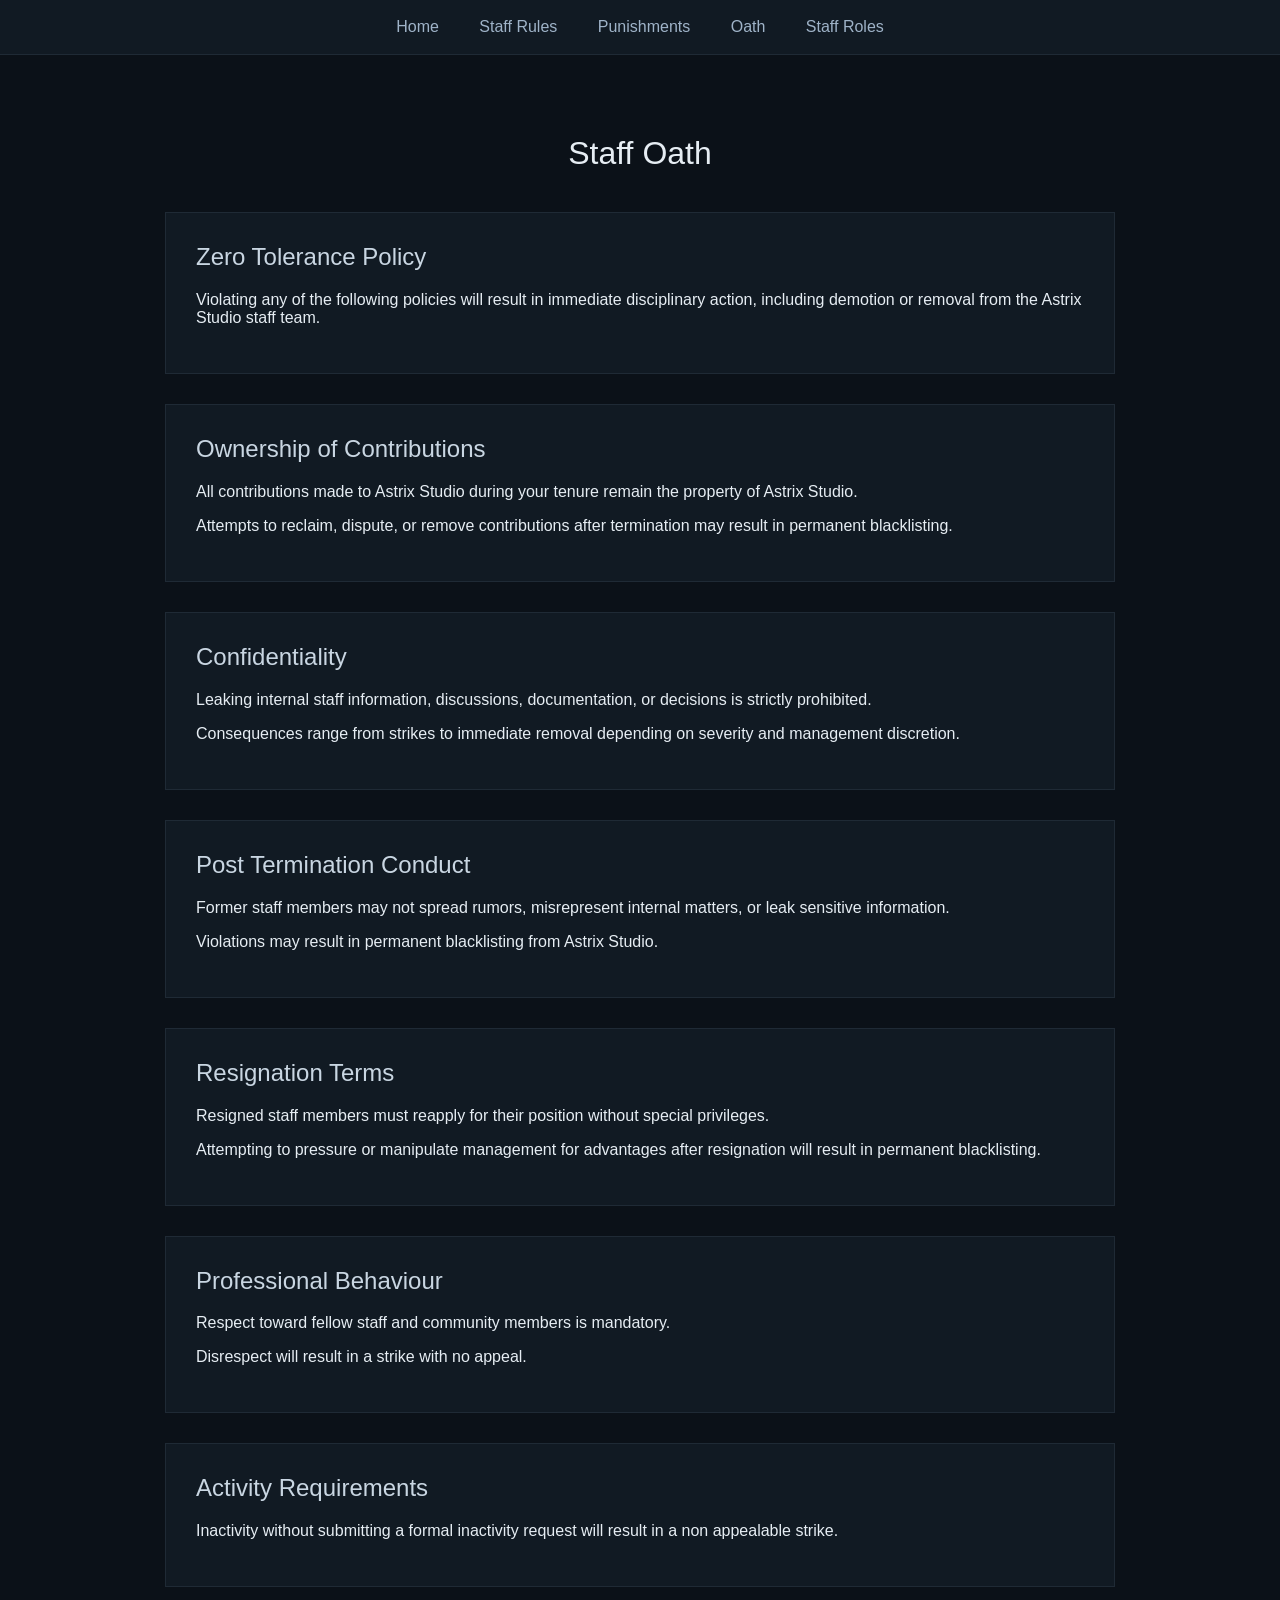
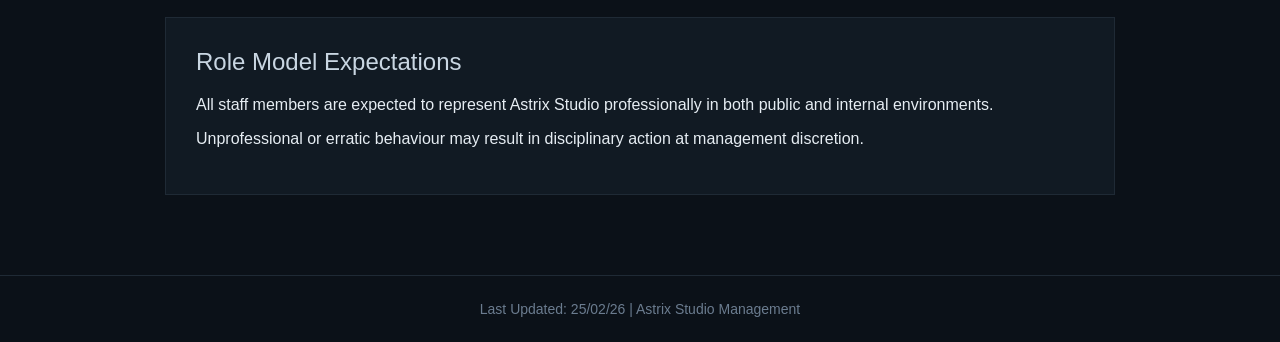
==== oath.html @ 70e3df9b "Create oath.html" ====
<!DOCTYPE html>
<html lang="en">
<head>
<meta charset="UTF-8">
<meta name="viewport" content="width=device-width, initial-scale=1.0">
<title>Astrix Studio | Staff Oath</title>
<link rel="icon" type="image/png" href="astrix_main.png">

<style>
body {
    margin: 0;
    font-family: Arial, sans-serif;
    background: #0b1118;
    color: #e6edf3;
}

nav {
    background: #111a23;
    padding: 18px 0;
    text-align: center;
    border-bottom: 1px solid #1f2a35;
}

nav a {
    margin: 0 18px;
    text-decoration: none;
    color: #9fb3c8;
    font-weight: 500;
}

nav a:hover {
    color: #ffffff;
}

.container {
    max-width: 950px;
    margin: 80px auto;
    padding: 0 25px;
}

h1 {
    text-align: center;
    font-weight: 500;
    margin-bottom: 40px;
}

.section {
    background: #111a23;
    padding: 30px;
    margin-bottom: 30px;
    border: 1px solid #1f2a35;
}

h2 {
    margin-top: 0;
    font-weight: 500;
    color: #c9d6e2;
}

footer {
    margin-top: 80px;
    padding: 25px;
    text-align: center;
    font-size: 14px;
    color: #6b7c8f;
    border-top: 1px solid #1f2a35;
}
</style>
</head>
<body>

<nav>
    <a href="index">Home</a>
    <a href="staff-rules">Staff Rules</a>
    <a href="punishments">Punishments</a>
    <a href="oath">Oath</a>
    <a href="roles">Staff Roles</a>
</nav>

<div class="container">

<h1>Staff Oath</h1>

<div class="section">
<h2>Zero Tolerance Policy</h2>
<p>
Violating any of the following policies will result in immediate disciplinary action, including demotion or removal from the Astrix Studio staff team.
</p>
</div>

<div class="section">
<h2>Ownership of Contributions</h2>
<p>
All contributions made to Astrix Studio during your tenure remain the property of Astrix Studio.
</p>
<p>
Attempts to reclaim, dispute, or remove contributions after termination may result in permanent blacklisting.
</p>
</div>

<div class="section">
<h2>Confidentiality</h2>
<p>
Leaking internal staff information, discussions, documentation, or decisions is strictly prohibited.
</p>
<p>
Consequences range from strikes to immediate removal depending on severity and management discretion.
</p>
</div>

<div class="section">
<h2>Post Termination Conduct</h2>
<p>
Former staff members may not spread rumors, misrepresent internal matters, or leak sensitive information.
</p>
<p>
Violations may result in permanent blacklisting from Astrix Studio.
</p>
</div>

<div class="section">
<h2>Resignation Terms</h2>
<p>
Resigned staff members must reapply for their position without special privileges.
</p>
<p>
Attempting to pressure or manipulate management for advantages after resignation will result in permanent blacklisting.
</p>
</div>

<div class="section">
<h2>Professional Behaviour</h2>
<p>
Respect toward fellow staff and community members is mandatory.
</p>
<p>
Disrespect will result in a strike with no appeal.
</p>
</div>

<div class="section">
<h2>Activity Requirements</h2>
<p>
Inactivity without submitting a formal inactivity request will result in a non appealable strike.
</p>
</div>

<div class="section">
<h2>Role Model Expectations</h2>
<p>
All staff members are expected to represent Astrix Studio professionally in both public and internal environments.
</p>
<p>
Unprofessional or erratic behaviour may result in disciplinary action at management discretion.
</p>
</div>

</div>

<footer>
Last Updated: 25/02/26 | Astrix Studio Management
</footer>

</body>
</html>
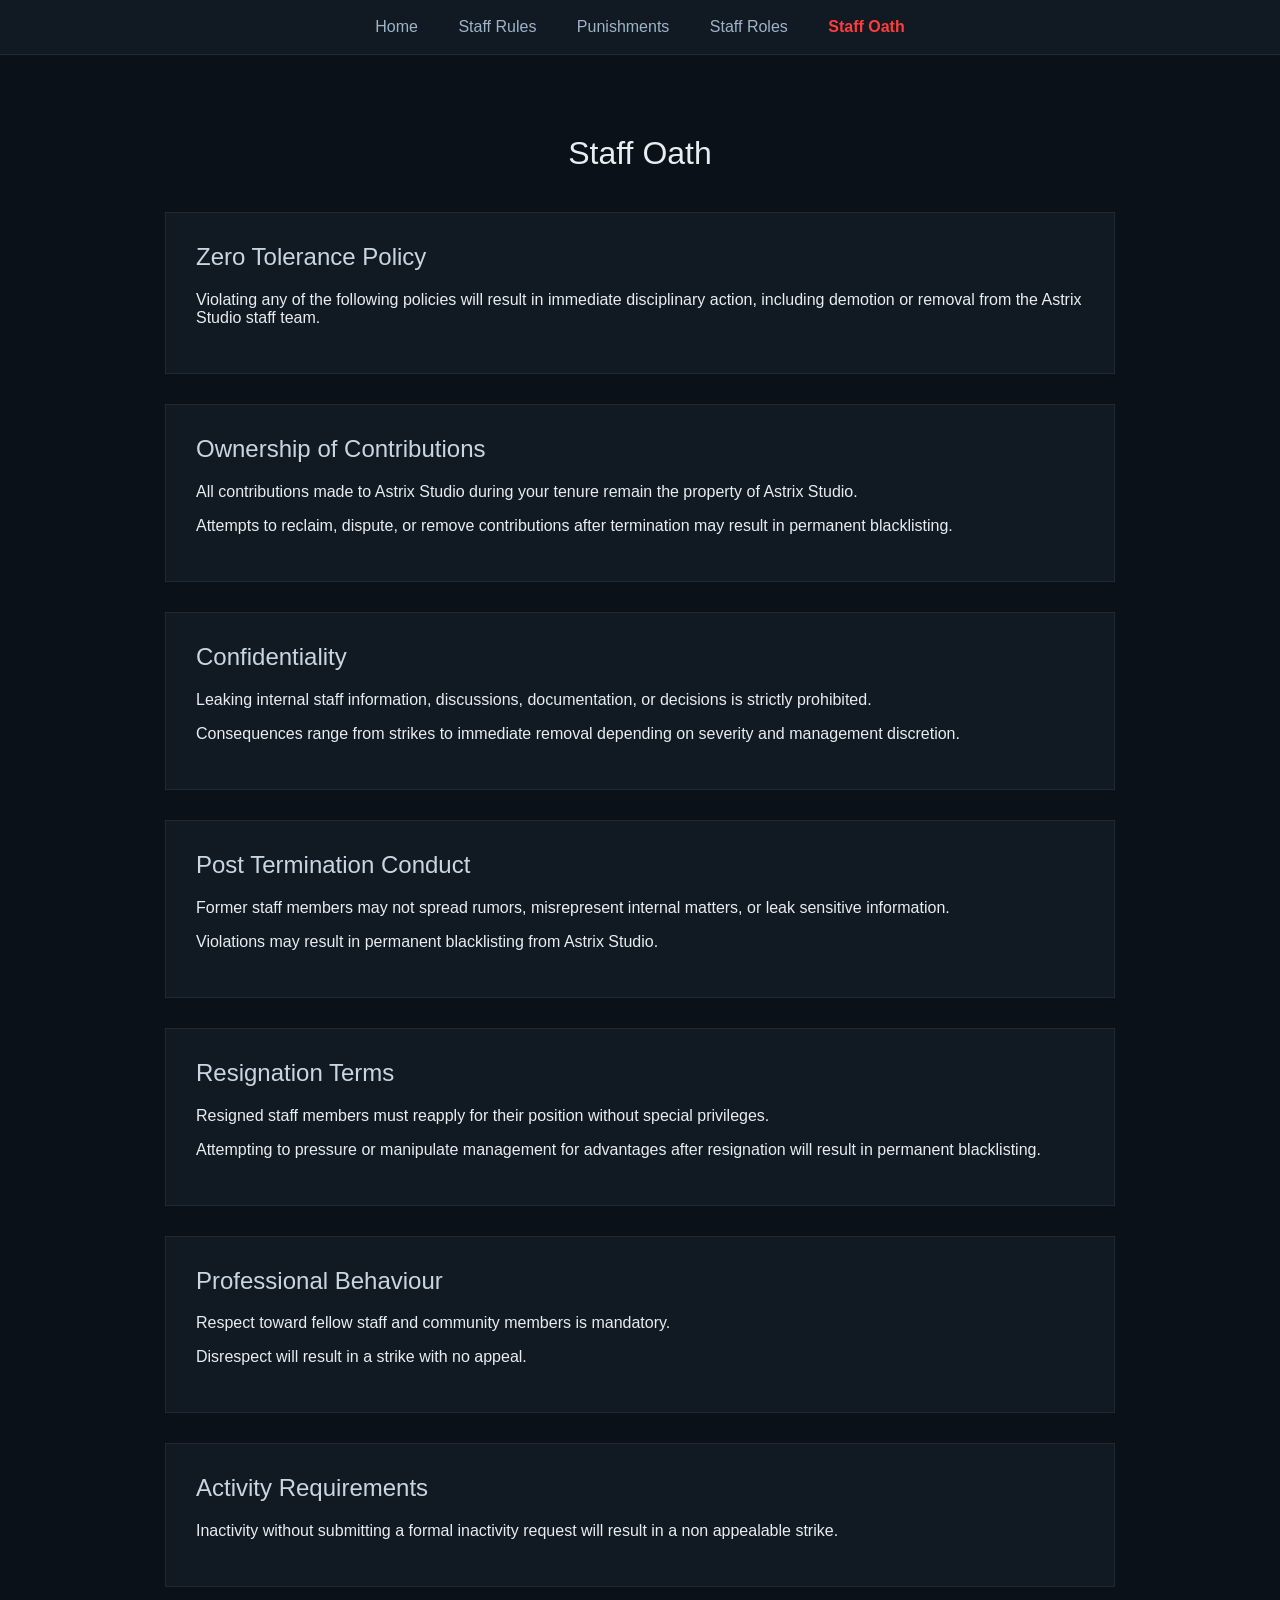
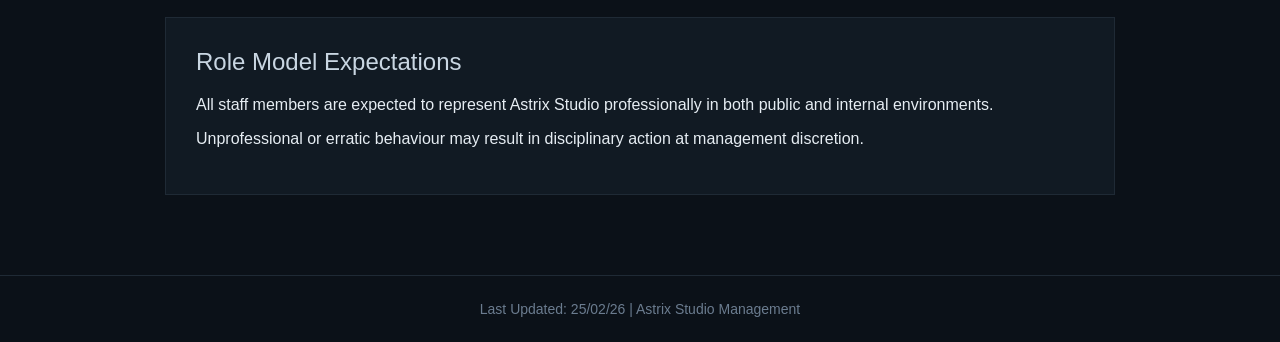
==== commit e74f770a: "Update oath.html" ====
--- a/oath.html
+++ b/oath.html
@@ -26,10 +26,16 @@
     text-decoration: none;
     color: #9fb3c8;
     font-weight: 500;
+    transition: color 0.15s ease;
 }
 
 nav a:hover {
     color: #ffffff;
+}
+
+nav a.active {
+    color: #ff3b3b;
+    font-weight: 600;
 }
 
 .container {
@@ -73,8 +79,8 @@
     <a href="index">Home</a>
     <a href="staff-rules">Staff Rules</a>
     <a href="punishments">Punishments</a>
-    <a href="oath">Oath</a>
     <a href="roles">Staff Roles</a>
+    <a href="oath" class="active">Staff Oath</a>
 </nav>
 
 <div class="container">
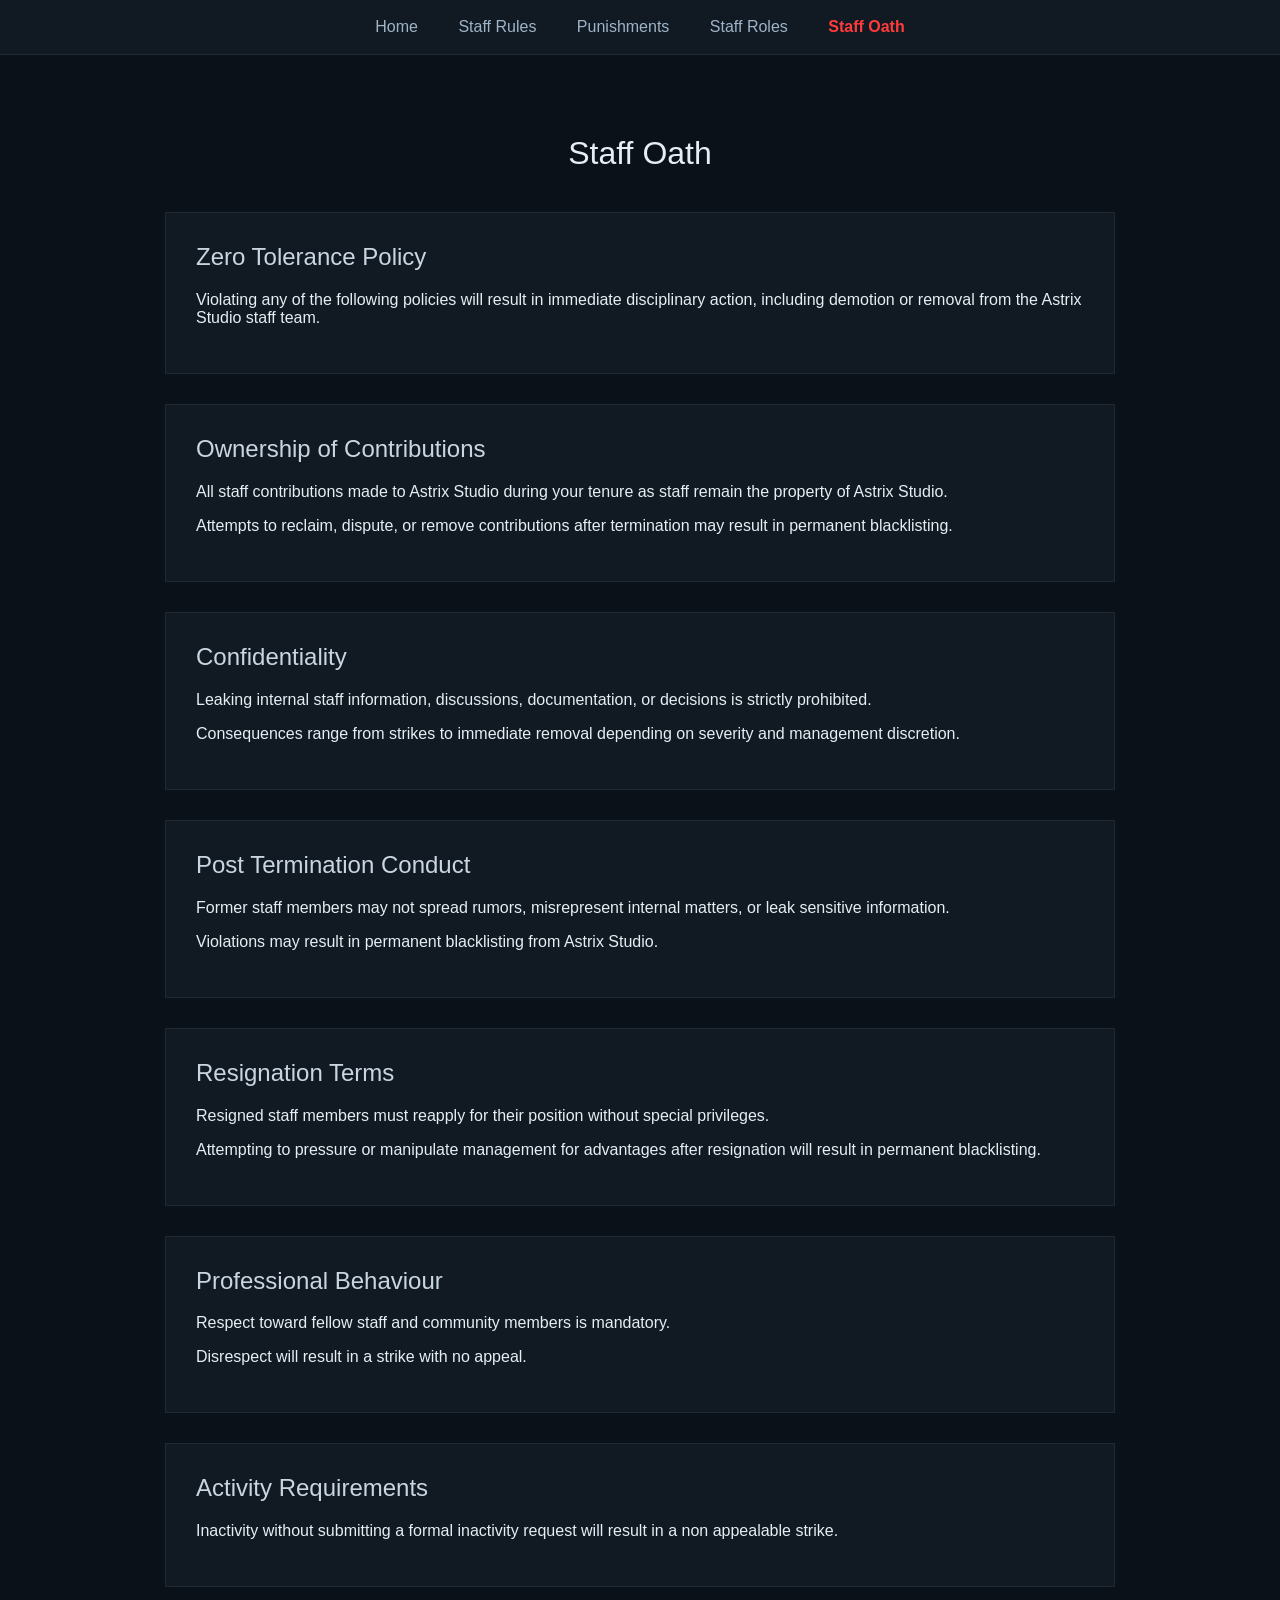
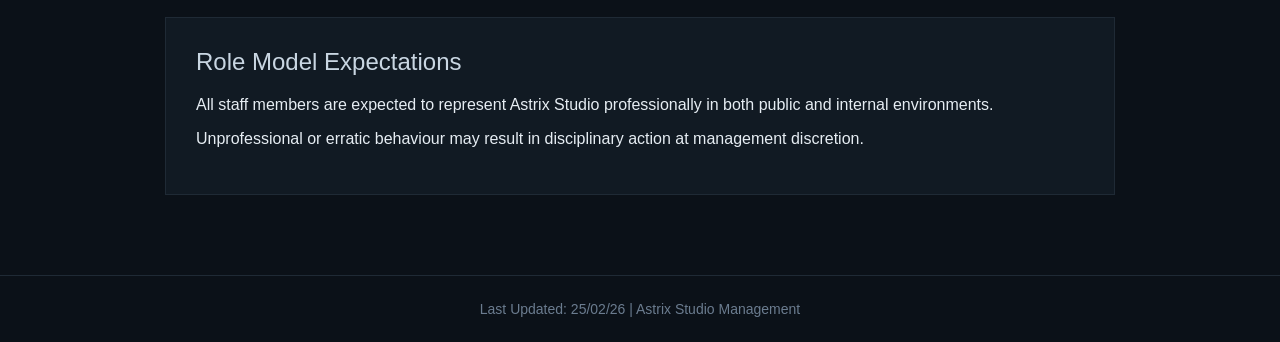
==== commit 62f8b8d8: "Update oath.html" ====
--- a/oath.html
+++ b/oath.html
@@ -4,7 +4,7 @@
 <meta charset="UTF-8">
 <meta name="viewport" content="width=device-width, initial-scale=1.0">
 <title>Astrix Studio | Staff Oath</title>
-<link rel="icon" type="image/png" href="astrix_main.png">
+<link rel="icon" type="image/png" href="astrix_staff.png">
 
 <style>
 body {
@@ -97,7 +97,7 @@
 <div class="section">
 <h2>Ownership of Contributions</h2>
 <p>
-All contributions made to Astrix Studio during your tenure remain the property of Astrix Studio.
+All staff contributions made to Astrix Studio during your tenure as staff remain the property of Astrix Studio.
 </p>
 <p>
 Attempts to reclaim, dispute, or remove contributions after termination may result in permanent blacklisting.
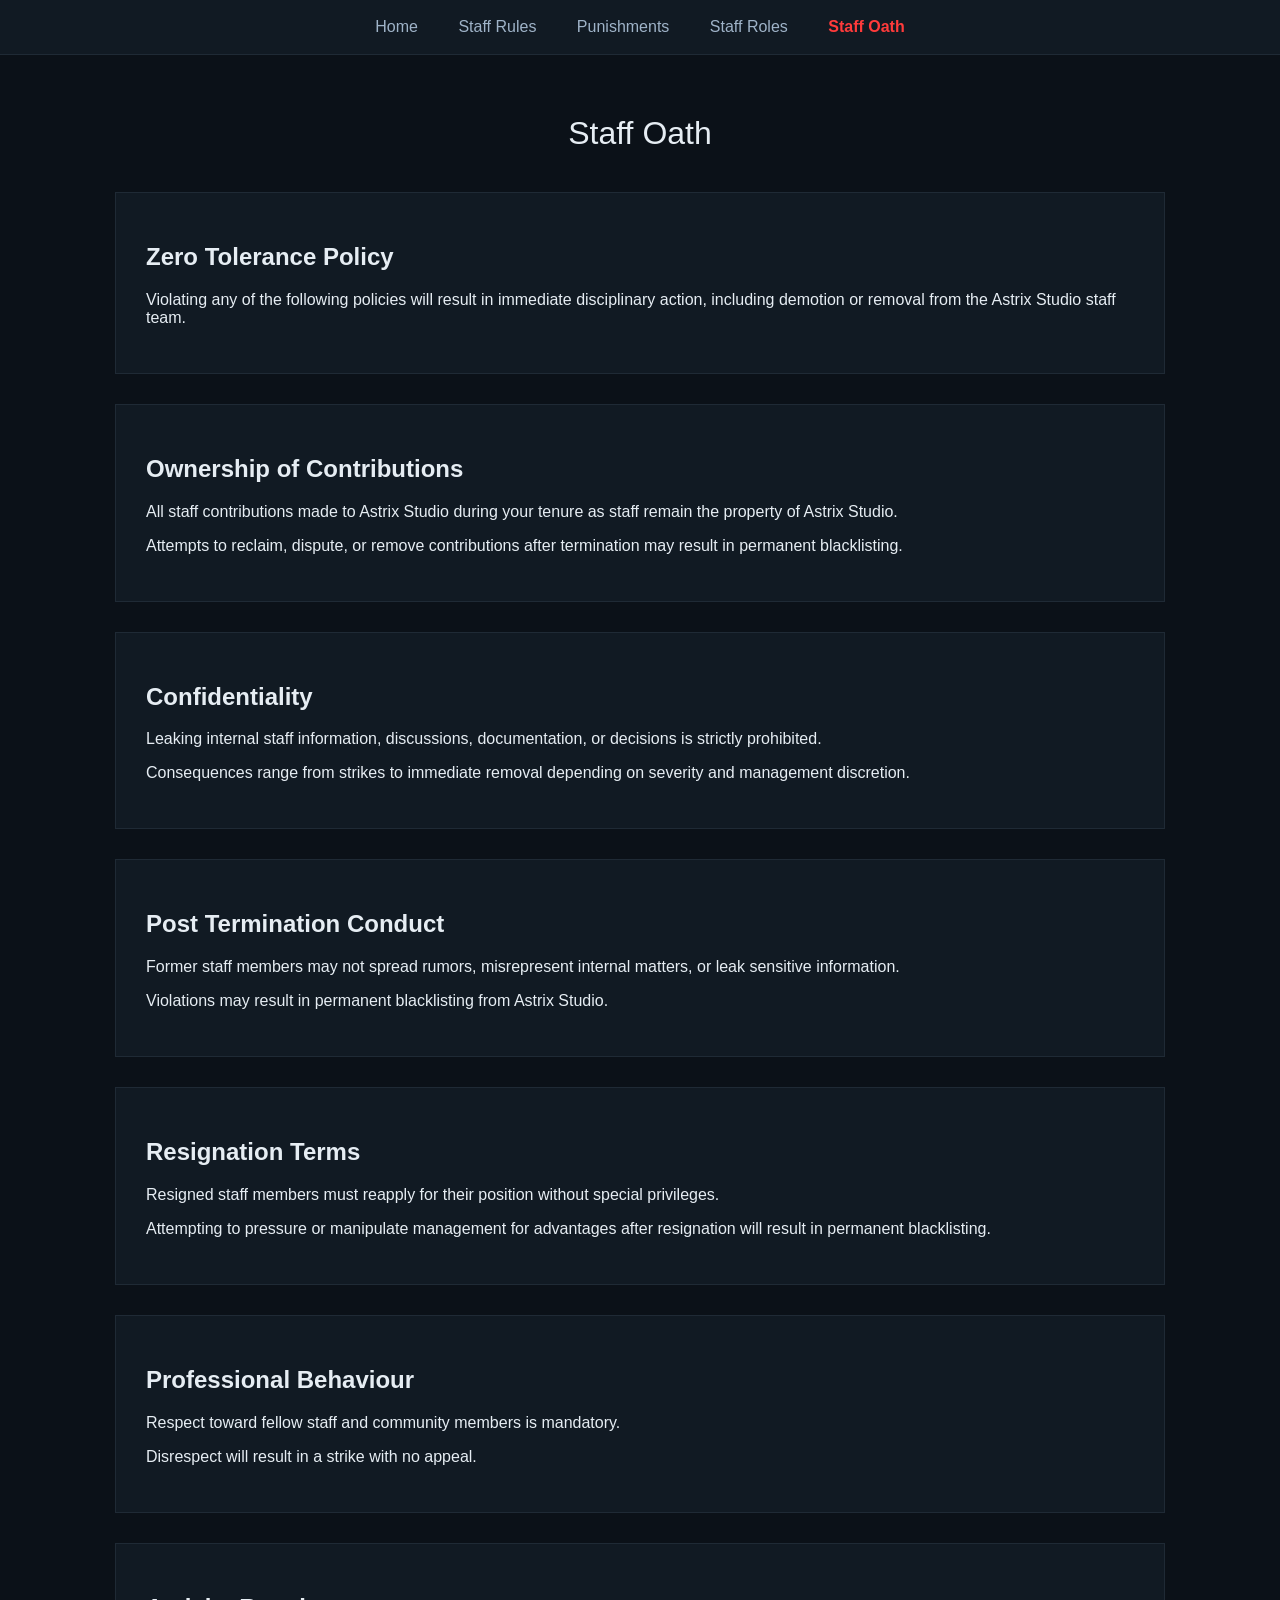
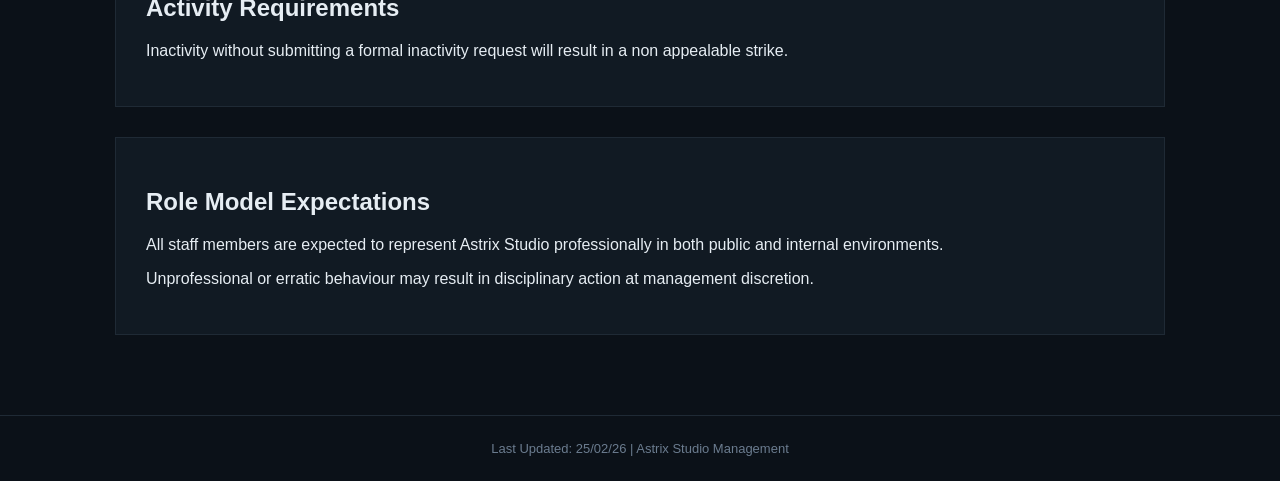
==== commit 1e9402f8: "feat: moved css to global.css moved css to a global css file where it was it could be to make guide " ====
--- a/oath.html
+++ b/oath.html
@@ -1,86 +1,20 @@
 <!DOCTYPE html>
 <html lang="en">
 <head>
-<meta charset="UTF-8">
-<meta name="viewport" content="width=device-width, initial-scale=1.0">
-<title>Astrix Studio | Staff Oath</title>
-<link rel="icon" type="image/png" href="astrix_staff.png">
-
-<style>
-body {
-    margin: 0;
-    font-family: Arial, sans-serif;
-    background: #0b1118;
-    color: #e6edf3;
-}
-
-nav {
-    background: #111a23;
-    padding: 18px 0;
-    text-align: center;
-    border-bottom: 1px solid #1f2a35;
-}
-
-nav a {
-    margin: 0 18px;
-    text-decoration: none;
-    color: #9fb3c8;
-    font-weight: 500;
-    transition: color 0.15s ease;
-}
-
-nav a:hover {
-    color: #ffffff;
-}
-
-nav a.active {
-    color: #ff3b3b;
-    font-weight: 600;
-}
-
-.container {
-    max-width: 950px;
-    margin: 80px auto;
-    padding: 0 25px;
-}
-
-h1 {
-    text-align: center;
-    font-weight: 500;
-    margin-bottom: 40px;
-}
-
-.section {
-    background: #111a23;
-    padding: 30px;
-    margin-bottom: 30px;
-    border: 1px solid #1f2a35;
-}
-
-h2 {
-    margin-top: 0;
-    font-weight: 500;
-    color: #c9d6e2;
-}
-
-footer {
-    margin-top: 80px;
-    padding: 25px;
-    text-align: center;
-    font-size: 14px;
-    color: #6b7c8f;
-    border-top: 1px solid #1f2a35;
-}
-</style>
+  <meta charset="UTF-8">
+  <meta name="viewport" content="width=device-width, initial-scale=1.0">
+  <title>Astrix Studio | Staff Oath</title>
+  <link rel="icon" type="image/png" href="astrix_staff.png">
+  <link rel="stylesheet" href="global.css">
 </head>
 <body>
 
 <nav>
-    <a href="index">Home</a>
-    <a href="staff-rules">Staff Rules</a>
-    <a href="punishments">Punishments</a>
-    <a href="roles">Staff Roles</a>
-    <a href="oath" class="active">Staff Oath</a>
+    <a href="index.html">Home</a>
+    <a href="staff-rules.html">Staff Rules</a>
+    <a href="punishments.html">Punishments</a>
+    <a href="roles.html">Staff Roles</a>
+    <a href="oath.html"class="active">Staff Oath</a>
 </nav>
 
 <div class="container">
--- a/global.css
+++ b/global.css
@@ -0,0 +1,109 @@
+body {
+    margin: 0;
+    font-family: Arial, sans-serif;
+    background: #0b1118;
+    color: #e6edf3;
+}
+
+nav {
+    background: #111a23;
+    padding: 18px 0;
+    text-align: center;
+    border-bottom: 1px solid #1f2a35;
+}
+
+.section {
+    background: #111a23;
+    padding: 30px;
+    margin-bottom: 30px;
+    border: 1px solid #1f2a35;
+}
+
+nav a {
+    margin: 0 18px;
+    text-decoration: none;
+    color: #9fb3c8;
+    font-weight: 500;
+    transition: color 0.15s ease;
+}
+
+nav a:hover {
+    color: #ffffff;
+}
+
+nav a.active {
+    color: #ff3b3b;
+    font-weight: 600;
+}
+
+.container {
+    max-width: 1050px;
+    margin: 60px auto;
+    padding: 0 25px;
+}
+
+h1 {
+    text-align: center;
+    font-weight: 500;
+    margin-bottom: 40px;
+}
+
+.category {
+    margin-bottom: 60px;
+}
+
+.category h2 {
+    border-bottom: 1px solid #1f2a35;
+    padding-bottom: 10px;
+    margin-bottom: 25px;
+    font-weight: 500;
+    color: #c9d6e2;
+}
+
+.rule {
+    background: #111a23;
+    padding: 25px;
+    margin-bottom: 25px;
+    border: 1px solid #1f2a35;
+}
+
+.rule h3 {
+    margin-top: 0;
+    font-weight: 500;
+    color: #ffffff;
+}
+
+.note {
+    font-size: 14px;
+    color: #9fb3c8;
+    margin-bottom: 15px;
+}
+
+.offense {
+    margin-left: 15px;
+    margin-bottom: 8px;
+    font-size: 14px;
+}
+
+code {
+    background: #0e141b;
+    padding: 3px 6px;
+    border-radius: 4px;
+    font-family: monospace;
+    font-size: 13px;
+    color: #9fe3ff;
+}
+
+footer {
+    margin-top: 80px;
+    padding: 25px;
+    text-align: center;
+    font-size: 13px;
+    color: #6b7c8f;
+    border-top: 1px solid #1f2a35;
+}
+
+.highlight {
+    color: #ffffff;
+    font-weight: 600;
+}
